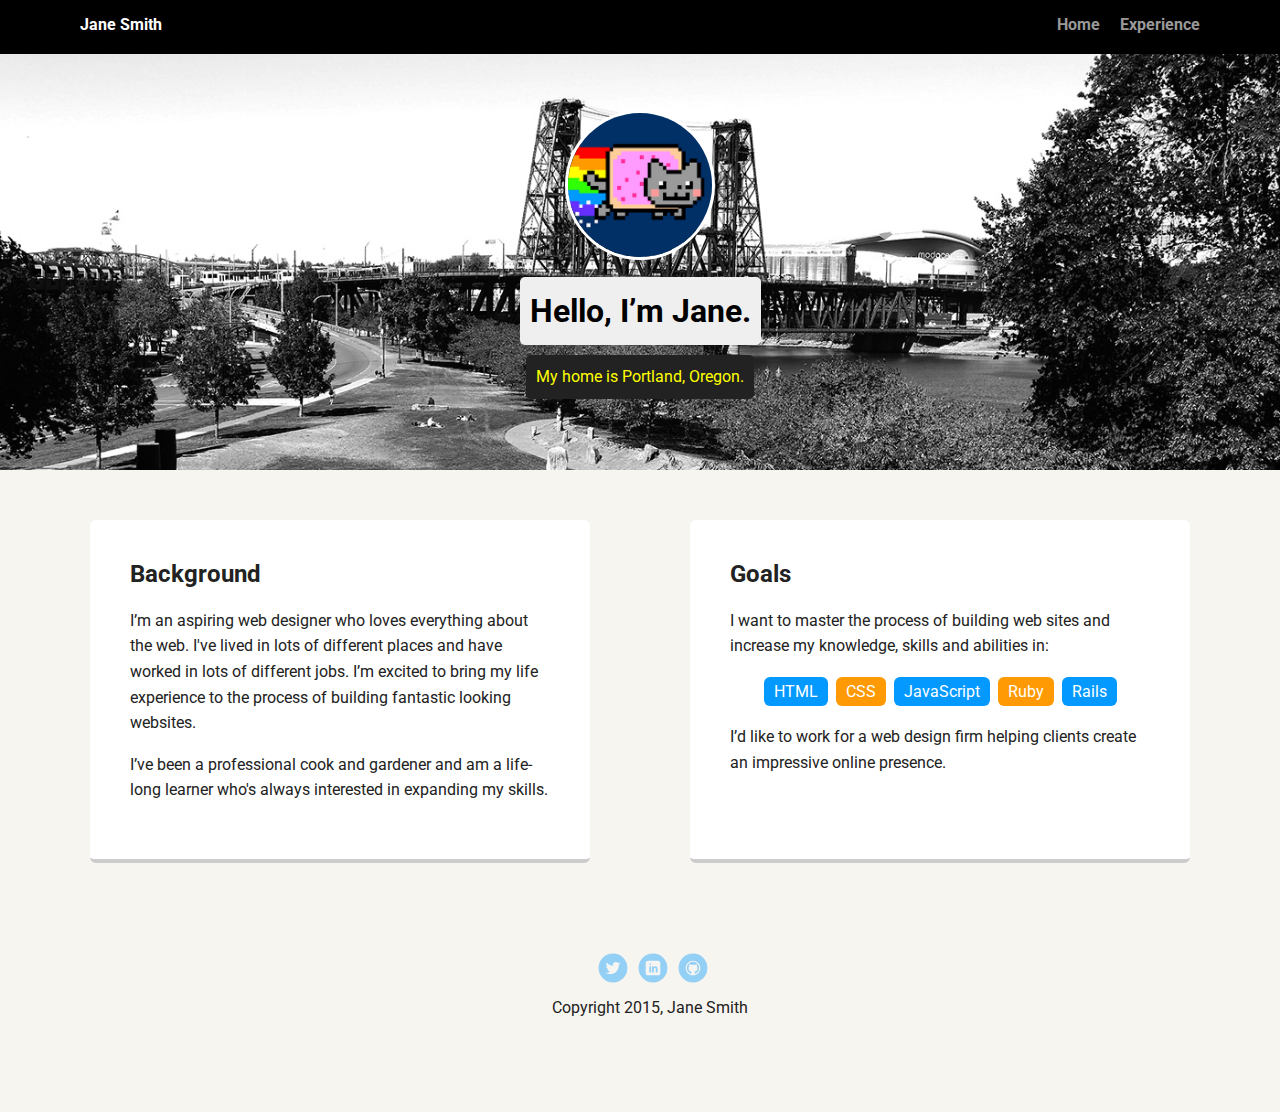
==== index.html @ 382e8eed "Added project starter files" ====
<!doctype html>
<html lang="en">
<head>
  <meta charset="utf-8">
  <title>Jane Smith's Profile</title>
  <meta name="viewport" content="width=device-width, initial-scale=1.0">
  <link rel="stylesheet" href="styles.css">
  <link href="https://fonts.googleapis.com/css?family=Muli%7CRoboto:400,300,500,700,900" rel="stylesheet"></head>
  <body>

    <div class="main-nav">
        <ul class="nav">
          <li class="name">Jane Smith</li>
          <li><a href="#">Home</a></li>
          <li><a href="#">Experience</a></li>
        </ul>
    </div>

    <header>
      <img src="images/me.png" alt="Drawing of Jane Smith" class="profile-image">
      <h1 class="tag name">Hello, I’m Jane.</h1>
      <p class="tag location">My home is Portland, Oregon.</p>
    </header>

    <main class="flex">
      <div class="card">
        <h2>Background</h2>
        <p>I’m an aspiring web designer who loves everything about the web. I've lived in lots of different places and have worked in lots of different jobs. I’m excited to bring my life experience to the process of building fantastic looking websites.</p>
        <p>I’ve been a professional cook and gardener and am a life-long learner who's always interested in expanding my skills.</p>
      </div> 

      <div class="card">
        <h2>Goals</h2>
        <p>I want to master the process of building web sites and increase my knowledge, skills and abilities in:</p>
        <ul class="skills">
          <li>HTML</li>
          <li>CSS</li>
          <li>JavaScript</li>
          <li>Ruby</li>
          <li>Rails</li>
        </ul>
        <p>I’d like to work for a web design firm helping clients create an impressive online presence.</p>
      </div> 

    </main>
    <footer>
      <ul>
        <li><a href="#" class="social twitter">Twitter</a></li>
        <li><a href="#" class="social linkedin">LinkedIn</a></li>
        <li><a href="#" class="social github">Github</a></li>
      </ul>
      <p class="copyright">Copyright 2015, Jane Smith</p>
    </footer>
  </body>
  </html>
---- styles.css ----
/* Global Layout Set-up */
* { 
  box-sizing: border-box;
}
  
body {
  margin: 0;
  padding: 0;
  text-align: center;
  font-family: 'Roboto', sans-serif;
  color: #222;
  background: #f7f5f0;
}
/* Link Styles */

a {
  text-decoration: none;
  color: #999;
}
a:hover {
  color: #6633ff;
}

/* Section Styles */

.main-nav {
  width: 100%;
  background: black;
  min-height: 30px;
  padding: 10px;
  position: fixed;
  text-align: center;
}
.nav {
  display: flex;
  justify-content: space-around;
  font-weight: 700;
  list-style-type: none;
  margin: 0 auto;
  padding: 0;
}

.nav .name {
    display: block;
    margin-right: auto;
    color: white;
}
.nav li {
  padding: 5px 10px 10px 10px;
}
.nav a {
  transition: all .5s;
}
.nav a:hover {
  color: white
}

header {
  text-align: center;
  background: url('images/portland.jpg') no-repeat top center ;
  background-size: cover;
  overflow: hidden;
  padding-top: 60px;
}
header {
  line-height: 1.5;
}
header .profile-image {
  margin-top: 50px;
  width: 150px;
  height: 150px;
  border-radius: 50%;
  border: 3px solid white;
  transition: all .5s;
}
header .profile-image:hover {
  transform: scale(1.2) rotate(5deg);
}
.tag {
  background-color: #efefef;
  color: black;
  padding: 10px;
  border-radius: 5px;
  display: table;
  margin: 10px auto;
} 
.location {
  background-color: #222;
  color: yellow;
}
.card {
  margin: 30px;
  padding: 20px 40px 40px;
  max-width: 500px;
  text-align: left;
  background: #fff;
  border-bottom: 4px solid #ccc;
  border-radius: 6px;
  transition: all .5s;
}
.card:hover {
  border-color: #ff99ff;
}

ul.skills {
  padding: 0;
  text-align: center;
}

.skills li {
  border-radius: 6px;
  display: inline-block;
  background: #ff9904;
  color: white;
  padding: 5px 10px;
  margin: 2px;
}

.skills li:nth-child(odd) {
  background: #0399ff;
}

footer {
  width: 100%;
  min-height: 30px;
  padding: 20px 0 40px 20px;
}

footer .copyright {
  top: -8px;
  font-size: .75em;
}

footer ul {
  list-style-type: none;
  margin: 0;
  padding: 0;
}

footer ul li {
  display: inline-block;
}

a.social {
  display: inline-block;
  text-indent: -9999px;
  margin-left: 5px;
  width: 30px;
  height: 30px;
  background-size: 30px 30px;
  opacity: .4;
  transition: all .5s;
}
a.twitter {
  background-image: url(images/twitter.svg);
}
a.linkedin {
  background-image: url(images/linkedin.svg);
}
a.github {
  background-image: url(images/github.svg);
}
a.social:hover {
  opacity: 1;
}
.clearfix {
  clear: both;
}

/* Styles for larger screens */
@media screen and (min-width: 720px) {
  
  .flex {
      display: -ms-flexbox;      /* TWEENER - IE 10 */
      display: flex; 
      max-width: 1200px;
      -ms-flex-pack: distribute;
      justify-content: space-around;
      margin: 0 auto;
  }

  header {
    min-height: 470px;
  }

  .nav {
    max-width: 1200px;
    padding: 0 30px;
  }


  main {
    padding-top: 20px;
  }

  main p {
    line-height: 1.6em;
  }

  footer {
    font-size: 1.3em;
    max-width: 1200px;
    margin: 40px auto;
  }

}
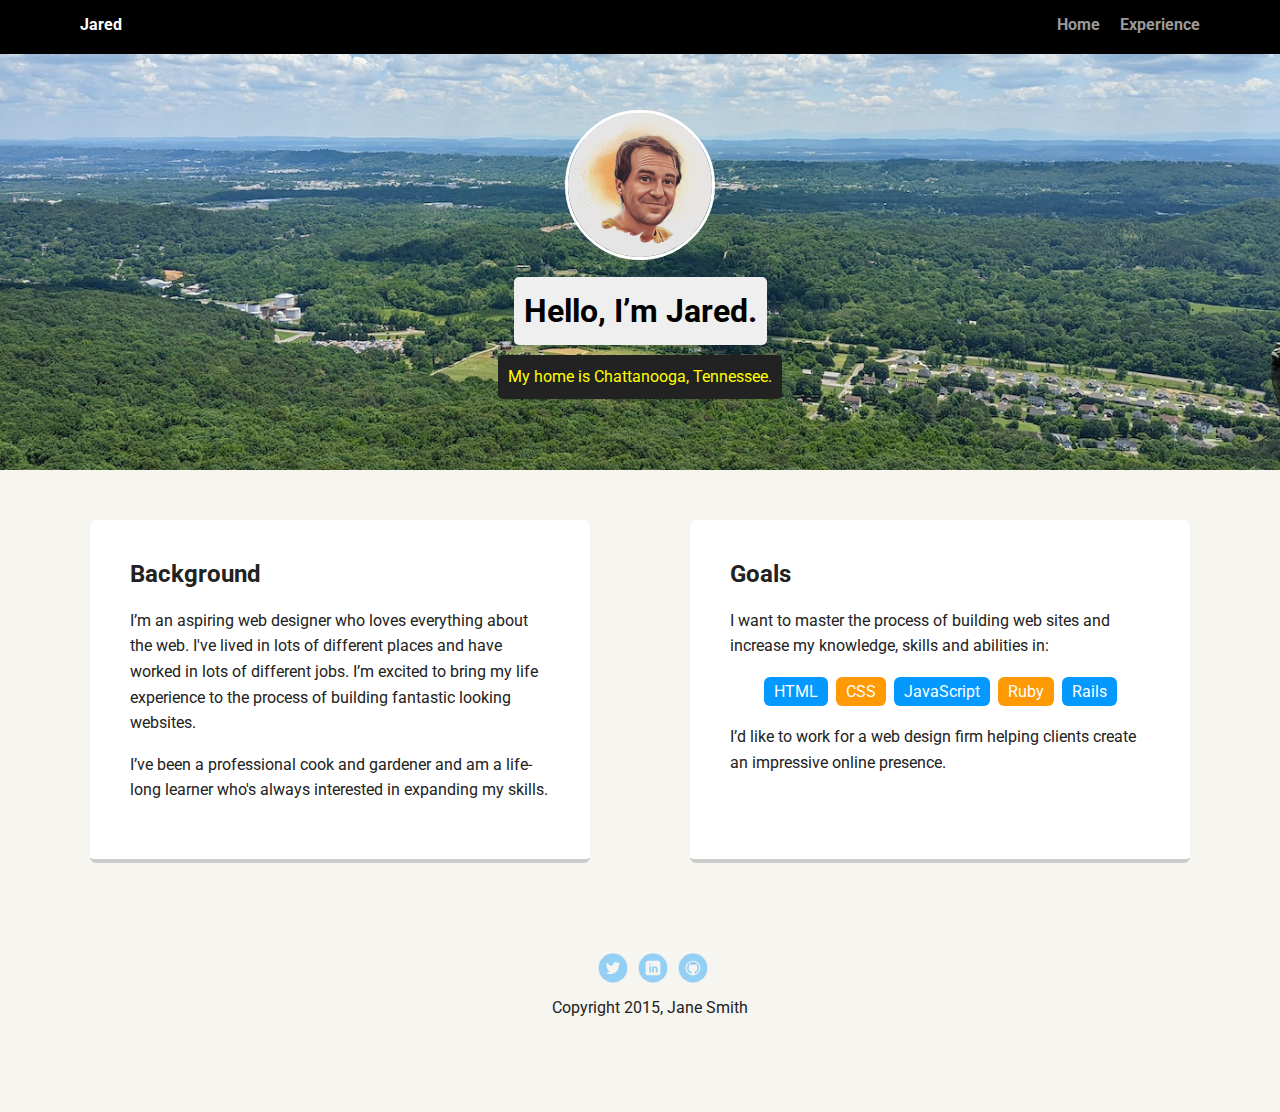
==== commit f7ddb56e: "Updated images" ====
--- a/index.html
+++ b/index.html
@@ -1,25 +1,28 @@
 <!doctype html>
 <html lang="en">
-<head>
-  <meta charset="utf-8">
-  <title>Jane Smith's Profile</title>
-  <meta name="viewport" content="width=device-width, initial-scale=1.0">
-  <link rel="stylesheet" href="styles.css">
-  <link href="https://fonts.googleapis.com/css?family=Muli%7CRoboto:400,300,500,700,900" rel="stylesheet"></head>
+  <head>
+    <meta charset="utf-8">
+    <title>Jared's Profile</title>
+    <meta name="viewport" content="width=device-width, initial-scale=1.0">
+    <link rel="stylesheet" href="styles.css">
+    <link href="https://fonts.googleapis.com/css?family=Muli%7CRoboto:400,300,500,700,900" rel="stylesheet">
+    <link rel="icon" type="image/x-icon" href="images/favicon.jpeg">
+  </head>
+
   <body>
 
     <div class="main-nav">
         <ul class="nav">
-          <li class="name">Jane Smith</li>
+          <li class="name">Jared</li>
           <li><a href="#">Home</a></li>
           <li><a href="#">Experience</a></li>
         </ul>
     </div>
 
     <header>
-      <img src="images/me.png" alt="Drawing of Jane Smith" class="profile-image">
-      <h1 class="tag name">Hello, I’m Jane.</h1>
-      <p class="tag location">My home is Portland, Oregon.</p>
+      <img src="images/dis_me.jpeg" alt="ProfilePic rendition of Jared" class="profile-image">
+      <h1 class="tag name">Hello, I’m Jared.</h1>
+      <p class="tag location">My home is Chattanooga, Tennessee.</p>
     </header>
 
     <main class="flex">
@@ -52,4 +55,4 @@
       <p class="copyright">Copyright 2015, Jane Smith</p>
     </footer>
   </body>
-  </html>
+</html>--- a/styles.css
+++ b/styles.css
@@ -57,7 +57,7 @@
 
 header {
   text-align: center;
-  background: url('images/portland.jpg') no-repeat top center ;
+  background: url('images/rock_city.jpeg') no-repeat top center ;
   background-size: cover;
   overflow: hidden;
   padding-top: 60px;
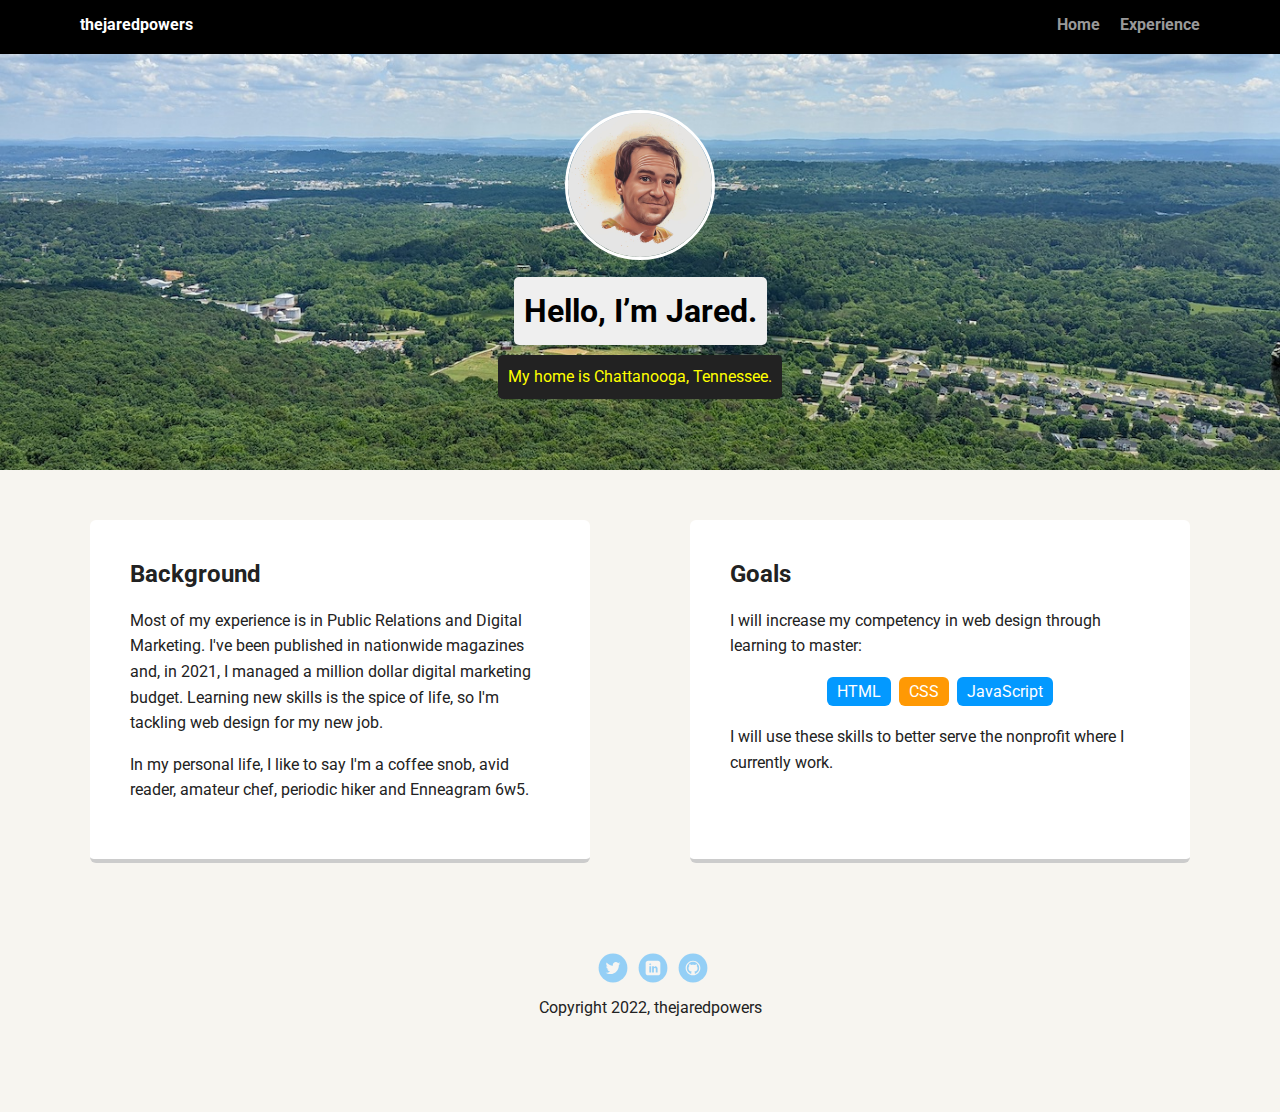
==== commit 109bbba4: "Updated index.html" ====
--- a/index.html
+++ b/index.html
@@ -13,7 +13,7 @@
 
     <div class="main-nav">
         <ul class="nav">
-          <li class="name">Jared</li>
+          <li class="name">thejaredpowers</li>
           <li><a href="#">Home</a></li>
           <li><a href="#">Experience</a></li>
         </ul>
@@ -28,31 +28,29 @@
     <main class="flex">
       <div class="card">
         <h2>Background</h2>
-        <p>I’m an aspiring web designer who loves everything about the web. I've lived in lots of different places and have worked in lots of different jobs. I’m excited to bring my life experience to the process of building fantastic looking websites.</p>
-        <p>I’ve been a professional cook and gardener and am a life-long learner who's always interested in expanding my skills.</p>
+        <p>Most of my experience is in Public Relations and Digital Marketing. I've been published in nationwide magazines and, in 2021, I managed a million dollar digital marketing budget. Learning new skills is the spice of life, so I'm tackling web design for my new job.</p>
+        <p>In my personal life, I like to say I'm a coffee snob, avid reader, amateur chef, periodic hiker and Enneagram 6w5.</p>
       </div> 
 
       <div class="card">
         <h2>Goals</h2>
-        <p>I want to master the process of building web sites and increase my knowledge, skills and abilities in:</p>
+        <p>I will increase my competency in web design through learning to master:</p>
         <ul class="skills">
           <li>HTML</li>
           <li>CSS</li>
           <li>JavaScript</li>
-          <li>Ruby</li>
-          <li>Rails</li>
         </ul>
-        <p>I’d like to work for a web design firm helping clients create an impressive online presence.</p>
+        <p>I will use these skills to better serve the nonprofit where I currently work.</p>
       </div> 
 
     </main>
     <footer>
       <ul>
-        <li><a href="#" class="social twitter">Twitter</a></li>
-        <li><a href="#" class="social linkedin">LinkedIn</a></li>
-        <li><a href="#" class="social github">Github</a></li>
+        <li><a href="https://www.twitter.com/thejaredpowers" class="social twitter">Twitter</a></li>
+        <li><a href="https://www.linkedin.com/in/thejaredpowers" class="social linkedin">LinkedIn</a></li>
+        <li><a href="https://github.com/thejaredpowers" class="social github">Github</a></li>
       </ul>
-      <p class="copyright">Copyright 2015, Jane Smith</p>
+      <p class="copyright">Copyright 2022, thejaredpowers</p>
     </footer>
   </body>
 </html>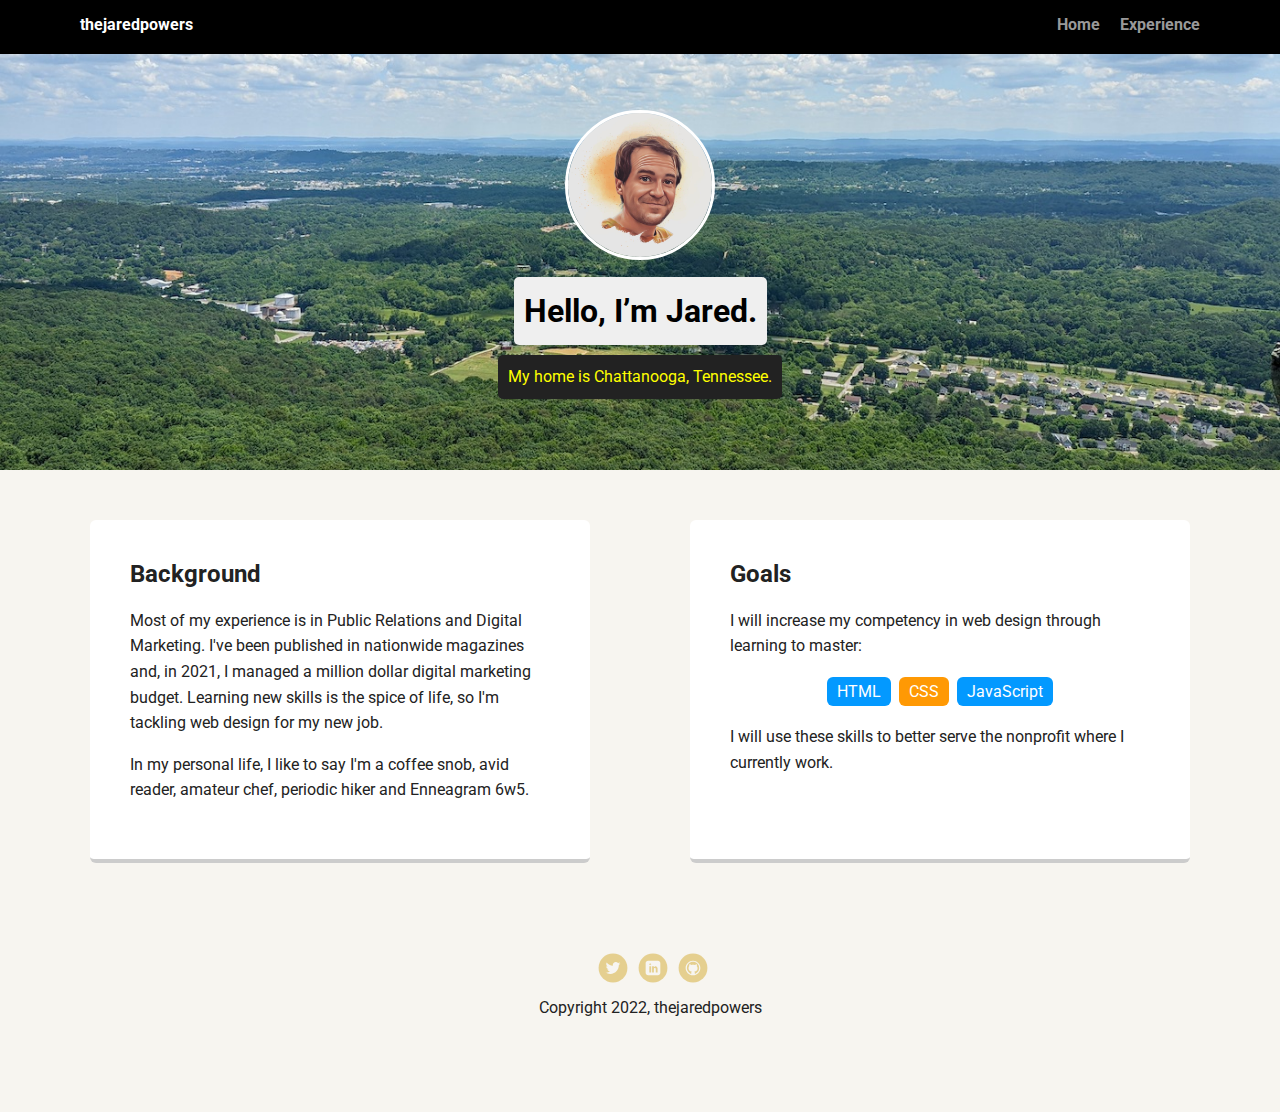
==== commit a75392c2: "Updated SVG files; index.html" ====
--- a/index.html
+++ b/index.html
@@ -14,7 +14,7 @@
     <div class="main-nav">
         <ul class="nav">
           <li class="name">thejaredpowers</li>
-          <li><a href="#">Home</a></li>
+          <li><a href="index.html">Home</a></li>
           <li><a href="#">Experience</a></li>
         </ul>
     </div>
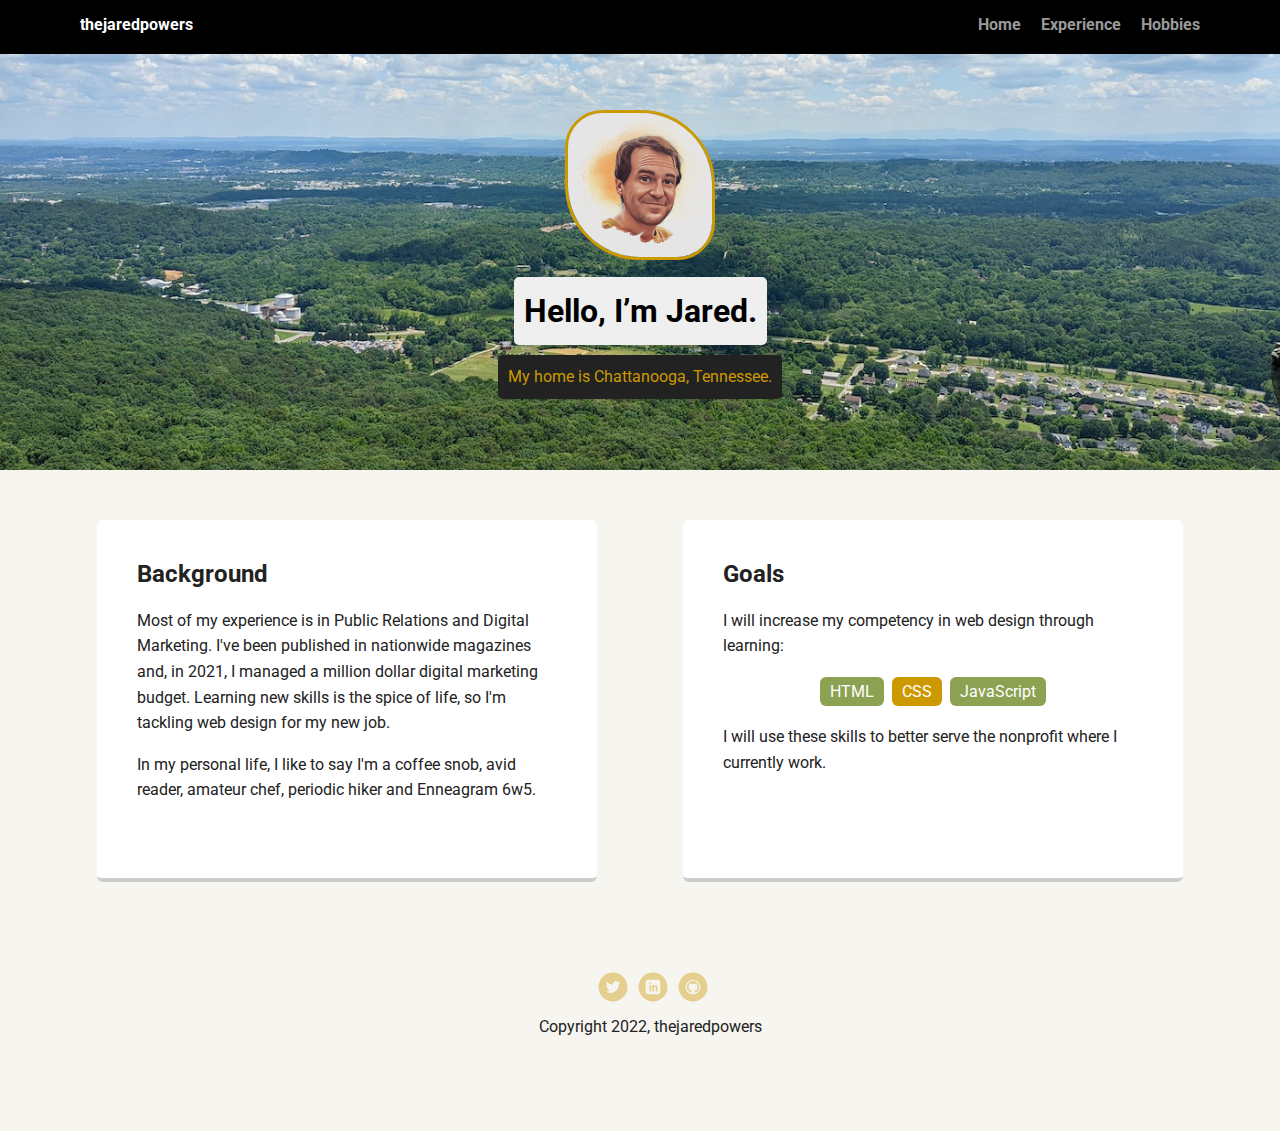
==== commit 6f03364d: "Updated div tags" ====
--- a/index.html
+++ b/index.html
@@ -2,7 +2,7 @@
 <html lang="en">
   <head>
     <meta charset="utf-8">
-    <title>Jared's Profile</title>
+    <title>thejaredpowers's Profile</title>
     <meta name="viewport" content="width=device-width, initial-scale=1.0">
     <link rel="stylesheet" href="styles.css">
     <link href="https://fonts.googleapis.com/css?family=Muli%7CRoboto:400,300,500,700,900" rel="stylesheet">
@@ -11,13 +11,14 @@
 
   <body>
 
-    <div class="main-nav">
+    <nav class="main-nav">
         <ul class="nav">
           <li class="name">thejaredpowers</li>
           <li><a href="index.html">Home</a></li>
-          <li><a href="#">Experience</a></li>
+          <li><a href="experience.html">Experience</a></li>
+          <li><a href="hobbies.html">Hobbies</a></li>
         </ul>
-    </div>
+    </nav>
 
     <header>
       <img src="images/dis_me.jpeg" alt="ProfilePic rendition of Jared" class="profile-image">
@@ -26,22 +27,23 @@
     </header>
 
     <main class="flex">
-      <div class="card">
+      <section class="card">
         <h2>Background</h2>
         <p>Most of my experience is in Public Relations and Digital Marketing. I've been published in nationwide magazines and, in 2021, I managed a million dollar digital marketing budget. Learning new skills is the spice of life, so I'm tackling web design for my new job.</p>
         <p>In my personal life, I like to say I'm a coffee snob, avid reader, amateur chef, periodic hiker and Enneagram 6w5.</p>
-      </div> 
+        <img src="images/.png" alt="">
+      </section> 
 
-      <div class="card">
+      <section class="card">
         <h2>Goals</h2>
-        <p>I will increase my competency in web design through learning to master:</p>
+        <p>I will increase my competency in web design through learning:</p>
         <ul class="skills">
           <li>HTML</li>
           <li>CSS</li>
           <li>JavaScript</li>
         </ul>
         <p>I will use these skills to better serve the nonprofit where I currently work.</p>
-      </div> 
+      </section> 
 
     </main>
     <footer>
--- a/styles.css
+++ b/styles.css
@@ -69,12 +69,12 @@
   margin-top: 50px;
   width: 150px;
   height: 150px;
-  border-radius: 50%;
-  border: 3px solid white;
+  border-radius: 25% 50%;
+  border: 3px solid #cc9900;
   transition: all .5s;
 }
 header .profile-image:hover {
-  transform: scale(1.2) rotate(5deg);
+  transform: scale(1.15);
 }
 .tag {
   background-color: #efefef;
@@ -86,7 +86,7 @@
 } 
 .location {
   background-color: #222;
-  color: yellow;
+  color: #CC9900;
 }
 .card {
   margin: 30px;
@@ -99,7 +99,7 @@
   transition: all .5s;
 }
 .card:hover {
-  border-color: #ff99ff;
+  border-color: #cc9900;
 }
 
 ul.skills {
@@ -110,14 +110,14 @@
 .skills li {
   border-radius: 6px;
   display: inline-block;
-  background: #ff9904;
+  background: #cc9900;
   color: white;
   padding: 5px 10px;
   margin: 2px;
 }
 
 .skills li:nth-child(odd) {
-  background: #0399ff;
+  background: #8DA153;
 }
 
 footer {
@@ -166,6 +166,9 @@
 .clearfix {
   clear: both;
 }
+.hobbies_img {
+  width: 85%;
+}
 
 /* Styles for larger screens */
 @media screen and (min-width: 720px) {
@@ -175,8 +178,9 @@
       display: flex; 
       max-width: 1200px;
       -ms-flex-pack: distribute;
-      justify-content: space-around;
+      justify-content: space-evenly;
       margin: 0 auto;
+      flex-wrap: wrap;
   }
 
   header {
